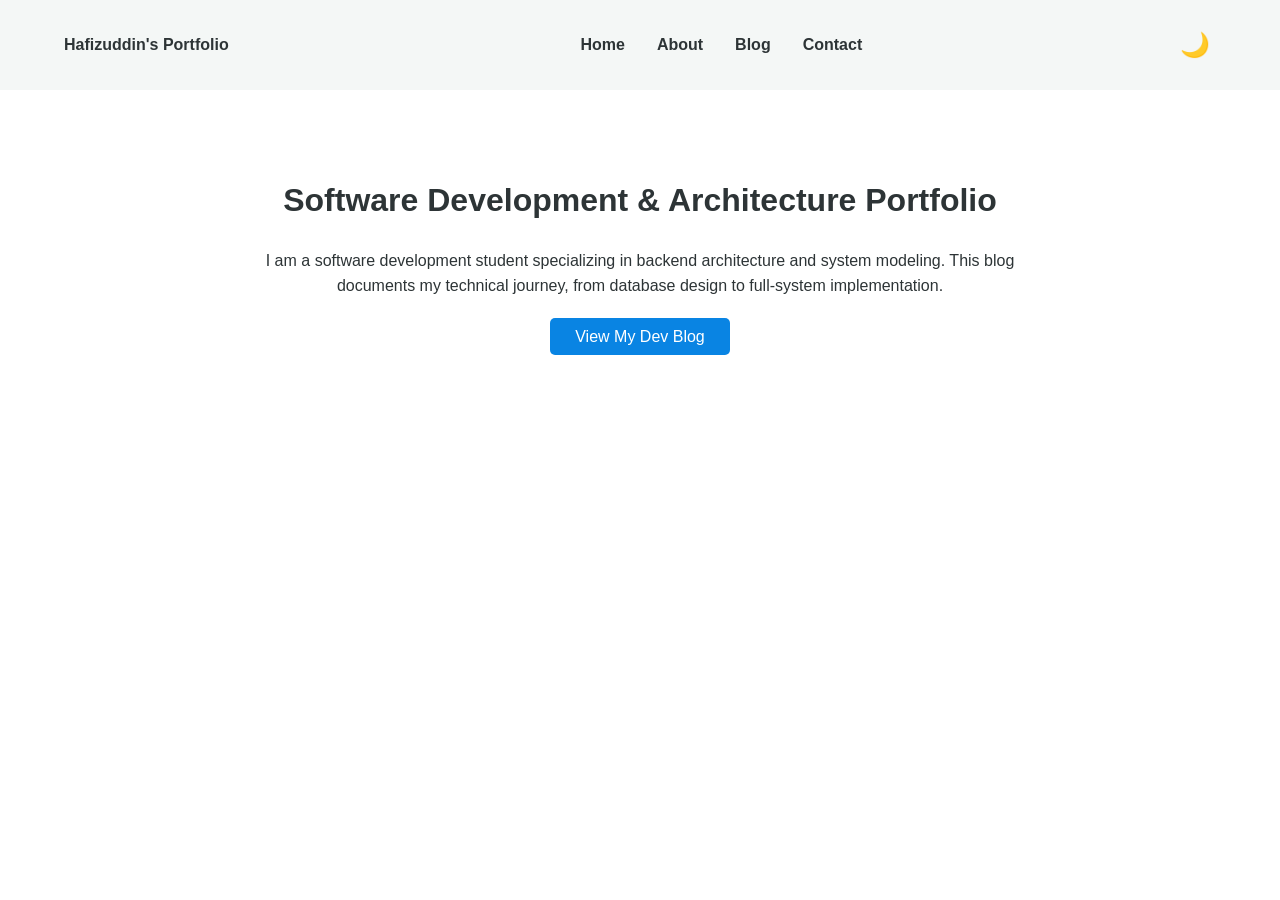
==== index.html @ 8d0c1d9a "Update index.html" ====
<!DOCTYPE html>
<html lang="en">
<head>
    <meta charset="UTF-8">
    <meta name="viewport" content="width=device-width, initial-scale=1.0">
    <title>Dev Journal | Home</title>
    <link rel="stylesheet" href="css/style.css">
</head>
<body>

    <nav>
        <div class="logo"><strong>Hafizuddin's Portfolio</strong></div>
        <ul class="nav-links">
            <li><a href="index.html">Home</a></li>
            <li><a href="about.html">About</a></li>
            <li><a href="blog.html">Blog</a></li>
            <li><a href="contact.html">Contact</a></li>
        </ul>
        <button id="theme-toggle" style="cursor:pointer; border:none; background:none; font-size:1.5rem;">🌙</button>
    </nav>

    <main style="padding: 4rem 5%; text-align: center;">
        <h1>Software Development & Architecture Portfolio</h1>
        <p style="max-width: 800px; margin: 0 auto;">
            I am a software development student specializing in backend architecture and system modeling. 
            This blog documents my technical journey, from database design to full-system implementation.
        </p>
        <br>
        <a href="blog.html" style="padding: 10px 25px; background: var(--accent-color); color: white; text-decoration: none; border-radius: 5px;">View My Dev Blog</a>
    </main>

    <script src="js/script.js"></script>
</body>
</html>
---- css/style.css ----
/* Base Variables */
:root {
    --primary-bg: #ffffff;
    --secondary-bg: #f4f7f6;
    --text-color: #2d3436;
    --accent-color: #0984e3;
}

/* Dark Mode Variables */
body.dark-mode {
    --primary-bg: #1e272e;
    --secondary-bg: #2f353a;
    --text-color: #d2dae2;
    --accent-color: #00d8ff;
}

body {
    background-color: var(--primary-bg);
    color: var(--text-color);
    font-family: 'Inter', sans-serif;
    margin: 0;
    transition: all 0.3s ease;
    line-height: 1.6;
}

/* Navigation  */
nav {
    display: flex;
    justify-content: space-between;
    align-items: center;
    padding: 1rem 5%;
    background: var(--secondary-bg);
}

.nav-links {
    list-style: none;
    display: flex;
    gap: 2rem;
}

.nav-links a {
    text-decoration: none;
    color: var(--text-color);
    font-weight: 600;
}

/* Responsive Logic  */
@media (max-width: 768px) {
    .nav-links {
        display: none; /* We can add a toggle later for mobile */
    }
}
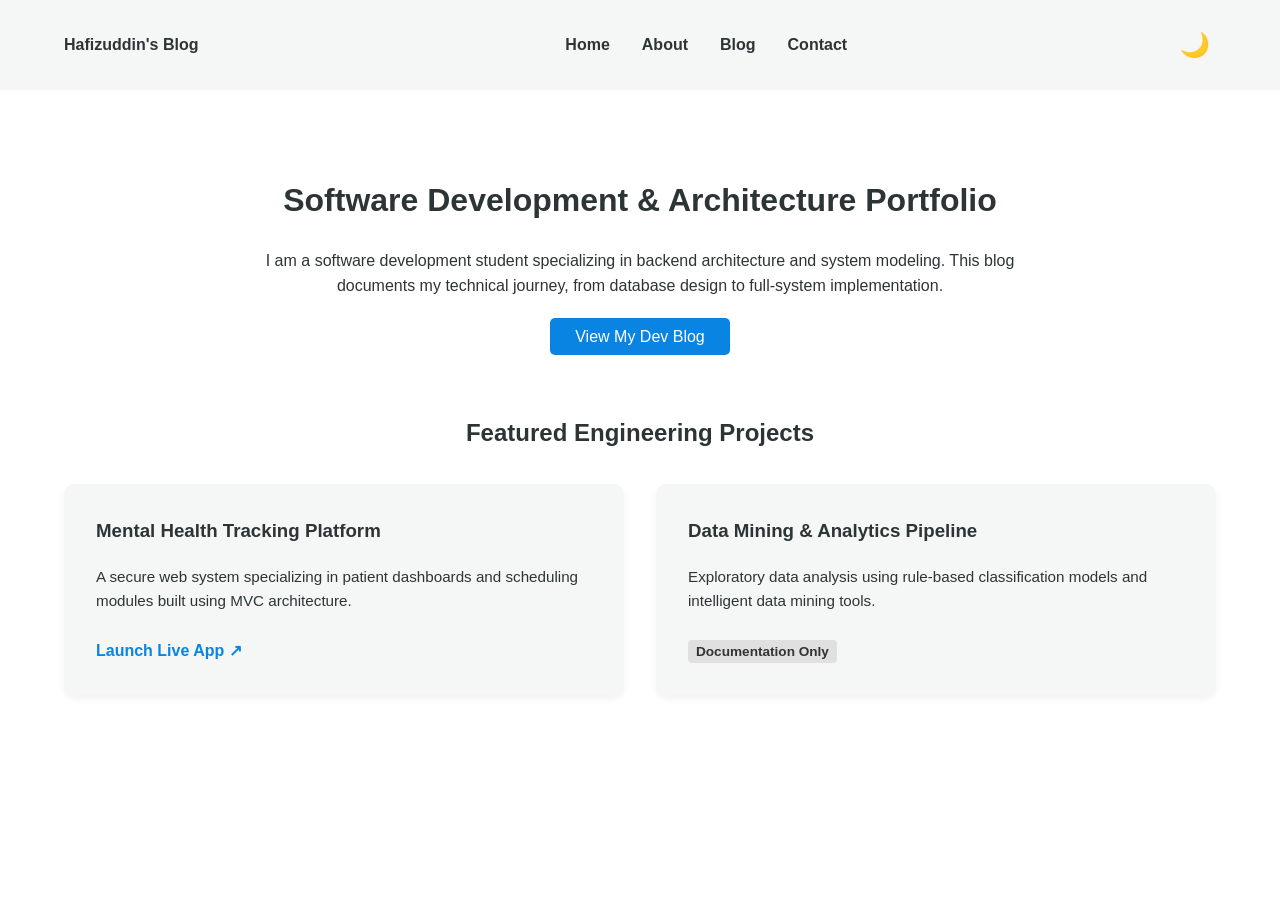
==== commit a846a2ad: "Feat: Integrate live external hosted project links into presentation layer" ====
--- a/index.html
+++ b/index.html
@@ -9,7 +9,7 @@
 <body>
 
     <nav>
-        <div class="logo"><strong>Hafizuddin's Portfolio</strong></div>
+        <div class="logo"><strong>Hafizuddin's Blog</strong></div>
         <ul class="nav-links">
             <li><a href="index.html">Home</a></li>
             <li><a href="about.html">About</a></li>
@@ -27,8 +27,32 @@
         </p>
         <br>
         <a href="blog.html" style="padding: 10px 25px; background: var(--accent-color); color: white; text-decoration: none; border-radius: 5px;">View My Dev Blog</a>
+    
+        <section style="margin-top: 4rem;">
+            <h2>Featured Engineering Projects</h2>
+            <div style="display: grid; grid-template-columns: repeat(auto-fit, minmax(300px, 1fr)); gap: 2rem; margin-top: 2rem; text-align: left;">
+                
+                <div style="background: var(--secondary-bg); padding: 2rem; border-radius: 10px; box-shadow: 0 4px 6px rgba(0,0,0,0.05);">
+                    <h3 style="margin-top: 0;">Mental Health Tracking Platform</h3>
+                    <p style="font-size: 0.95rem;">A secure web system specializing in patient dashboards and scheduling modules built using MVC architecture.</p>
+                    <div style="margin-top: 1.5rem; display: flex; gap: 1rem;">
+                        <a href="https://078132.unisza.work/mentalhealthtracker/" target="_blank" style="color: var(--accent-color); font-weight: bold; text-decoration: none;">Launch Live App ↗</a>
+                    </div>
+                </div>
+
+                <div style="background: var(--secondary-bg); padding: 2rem; border-radius: 10px; box-shadow: 0 4px 6px rgba(0,0,0,0.05);">
+                    <h3 style="margin-top: 0;">Data Mining & Analytics Pipeline</h3>
+                    <p style="font-size: 0.95rem;">Exploratory data analysis using rule-based classification models and intelligent data mining tools.</p>
+                    <div style="margin-top: 1.5rem;">
+                        <span style="font-size: 0.85rem; background: #e0e0e0; color: #333; padding: 4px 8px; border-radius: 4px; font-weight: bold;">Documentation Only</span>
+                    </div>
+                </div>
+
+            </div>
+        </section>
+
     </main>
 
     <script src="js/script.js"></script>
 </body>
-</html>
+</html>
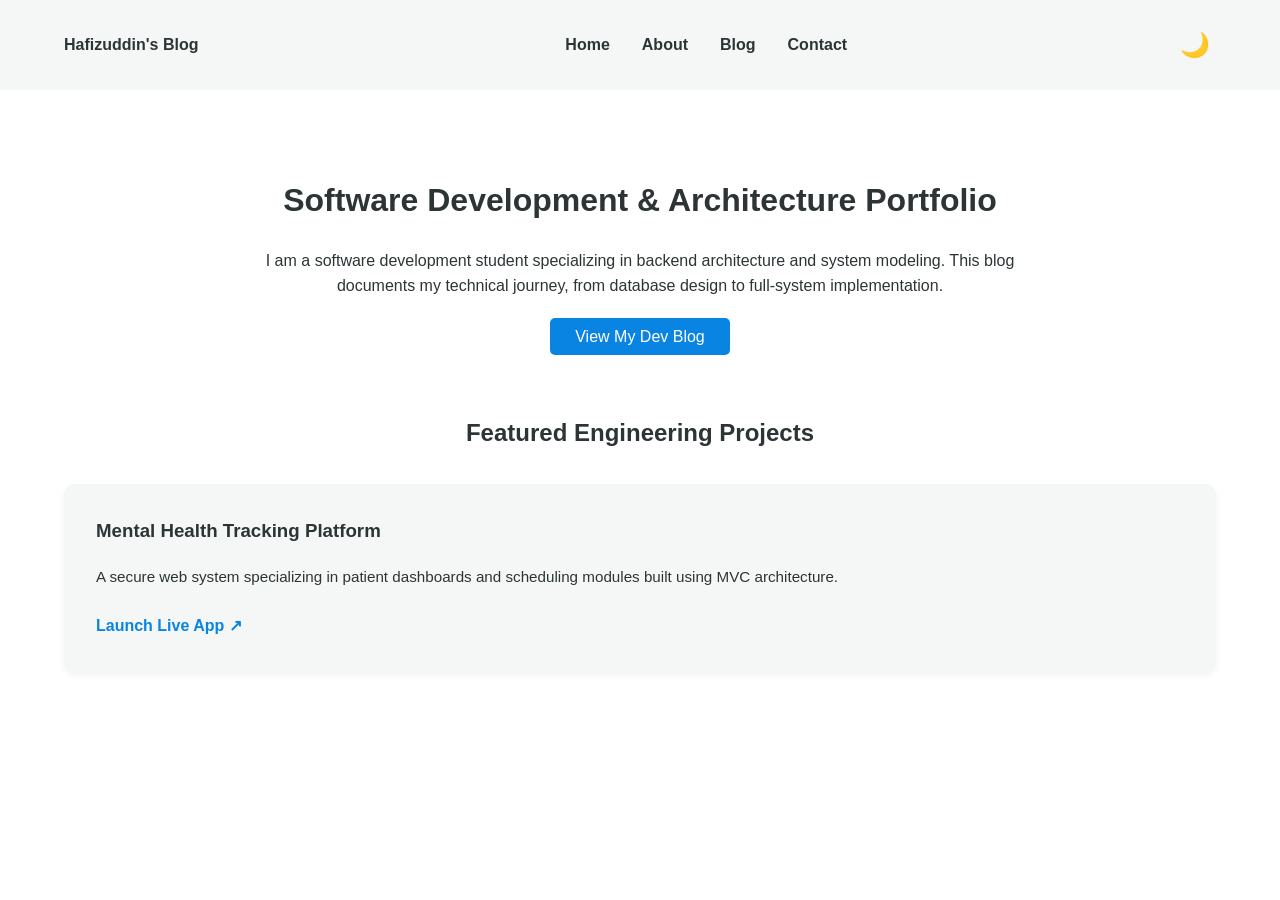
==== commit 0315f155: "Update index.html" ====
--- a/index.html
+++ b/index.html
@@ -39,15 +39,6 @@
                         <a href="https://078132.unisza.work/mentalhealthtracker/" target="_blank" style="color: var(--accent-color); font-weight: bold; text-decoration: none;">Launch Live App ↗</a>
                     </div>
                 </div>
-
-                <div style="background: var(--secondary-bg); padding: 2rem; border-radius: 10px; box-shadow: 0 4px 6px rgba(0,0,0,0.05);">
-                    <h3 style="margin-top: 0;">Data Mining & Analytics Pipeline</h3>
-                    <p style="font-size: 0.95rem;">Exploratory data analysis using rule-based classification models and intelligent data mining tools.</p>
-                    <div style="margin-top: 1.5rem;">
-                        <span style="font-size: 0.85rem; background: #e0e0e0; color: #333; padding: 4px 8px; border-radius: 4px; font-weight: bold;">Documentation Only</span>
-                    </div>
-                </div>
-
             </div>
         </section>
 
@@ -55,4 +46,4 @@
 
     <script src="js/script.js"></script>
 </body>
-</html>+</html>
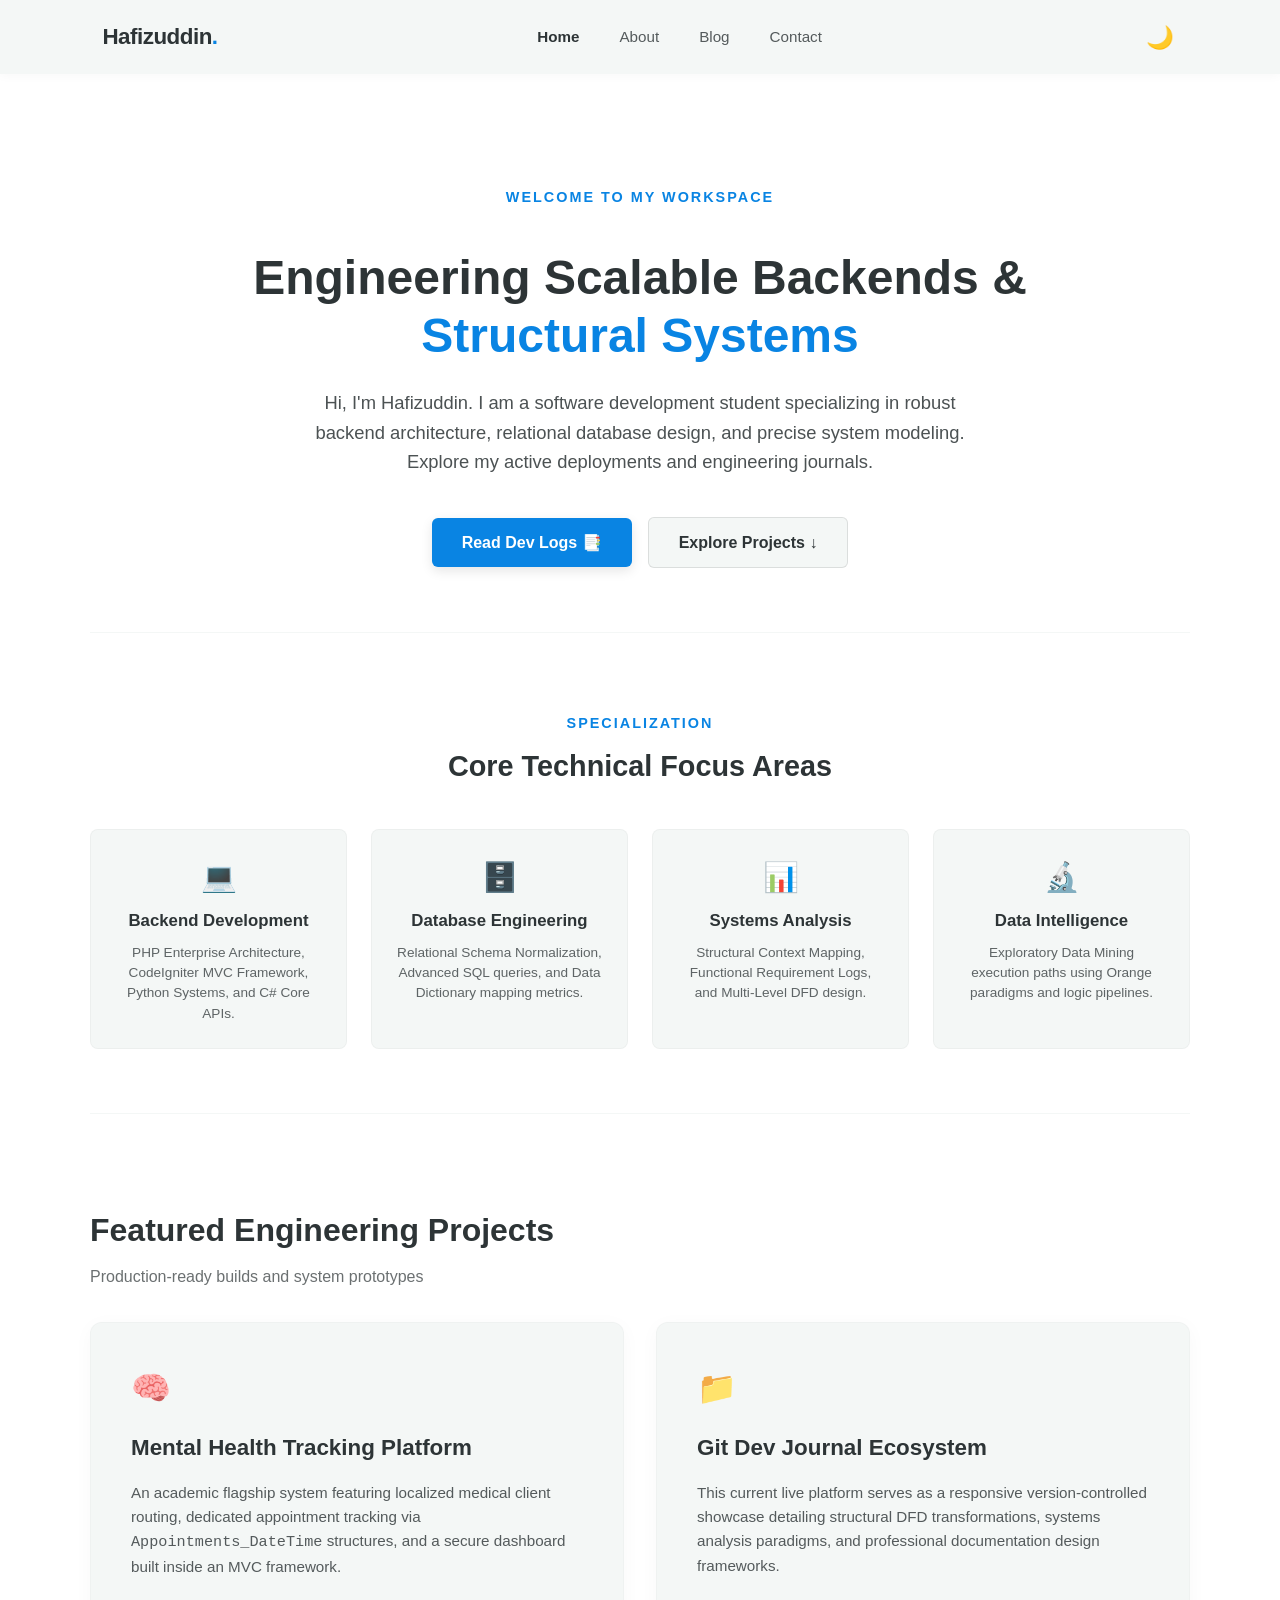
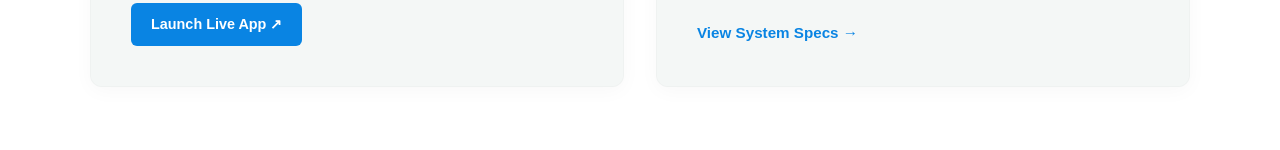
==== commit cf314454: "Design: Transform Core Competencies flat strip into interactive skill grids with subtle elevation an" ====
--- a/index.html
+++ b/index.html
@@ -3,42 +3,124 @@
 <head>
     <meta charset="UTF-8">
     <meta name="viewport" content="width=device-width, initial-scale=1.0">
-    <title>Dev Journal | Home</title>
+    <title>Hafizuddin | Dev Portfolio</title>
     <link rel="stylesheet" href="css/style.css">
 </head>
 <body>
 
-    <nav>
-        <div class="logo"><strong>Hafizuddin's Blog</strong></div>
-        <ul class="nav-links">
-            <li><a href="index.html">Home</a></li>
-            <li><a href="about.html">About</a></li>
-            <li><a href="blog.html">Blog</a></li>
-            <li><a href="contact.html">Contact</a></li>
+    <nav style="display: flex; justify-content: space-between; align-items: center; padding: 1.2rem 8%; background: var(--secondary-bg); box-shadow: 0 2px 10px rgba(0,0,0,0.03); position: sticky; top: 0; z-index: 1000;">
+        <div class="logo" style="font-size: 1.4rem; font-weight: 800; letter-spacing: -0.5px;">
+            Hafizuddin<span style="color: var(--accent-color);">.</span>
+        </div>
+        
+        <ul class="nav-links" style="display: flex; list-style: none; gap: 2.5rem; margin: 0; padding: 0; align-items: center;">
+            <li><a href="index.html" style="text-decoration: none; color: var(--text-color); font-weight: 600; font-size: 0.95rem; transition: color 0.2s;">Home</a></li>
+            <li><a href="about.html" style="text-decoration: none; color: var(--text-color); font-weight: 500; font-size: 0.95rem; opacity: 0.8; transition: opacity 0.2s, color 0.2s;">About</a></li>
+            <li><a href="blog.html" style="text-decoration: none; color: var(--text-color); font-weight: 500; font-size: 0.95rem; opacity: 0.8; transition: opacity 0.2s, color 0.2s;">Blog</a></li>
+            <li><a href="contact.html" style="text-decoration: none; color: var(--text-color); font-weight: 500; font-size: 0.95rem; opacity: 0.8; transition: opacity 0.2s, color 0.2s;">Contact</a></li>
         </ul>
-        <button id="theme-toggle" style="cursor:pointer; border:none; background:none; font-size:1.5rem;">🌙</button>
+        
+        <button id="theme-toggle" style="cursor:pointer; border:none; background:none; font-size:1.4rem; display: flex; align-items: center; justify-content: center; transition: transform 0.2s; padding: 4px;" onmouseover="this.style.transform='scale(1.1)'" onmouseout="this.style.transform='scale(1)'">🌙</button>
     </nav>
 
-    <main style="padding: 4rem 5%; text-align: center;">
-        <h1>Software Development & Architecture Portfolio</h1>
-        <p style="max-width: 800px; margin: 0 auto;">
-            I am a software development student specializing in backend architecture and system modeling. 
-            This blog documents my technical journey, from database design to full-system implementation.
-        </p>
-        <br>
-        <a href="blog.html" style="padding: 10px 25px; background: var(--accent-color); color: white; text-decoration: none; border-radius: 5px;">View My Dev Blog</a>
-    
-        <section style="margin-top: 4rem;">
-            <h2>Featured Engineering Projects</h2>
-            <div style="display: grid; grid-template-columns: repeat(auto-fit, minmax(300px, 1fr)); gap: 2rem; margin-top: 2rem; text-align: left;">
+    <main style="max-width: 1100px; margin: 0 auto; padding: 4rem 5%;">
+        
+        <section class="hero" style="text-align: center; padding: 3rem 0 4rem 0; border-bottom: 1px solid var(--secondary-bg);">
+            <span style="font-size: 0.9rem; text-transform: uppercase; letter-spacing: 2px; color: var(--accent-color); font-weight: bold; display: block; margin-bottom: 1rem;">
+                Welcome to My Workspace
+            </span>
+            <h1 style="font-size: 3rem; line-height: 1.2; margin-bottom: 1.5rem; font-weight: 800;">
+                Engineering Scalable Backends & <br><span style="color: var(--accent-color);">Structural Systems</span>
+            </h1>
+            <p style="max-width: 700px; margin: 0 auto 2.5rem auto; font-size: 1.15rem; line-height: 1.6; opacity: 0.85;">
+                Hi, I'm Hafizuddin. I am a software development student specializing in robust backend architecture, relational database design, and precise system modeling. Explore my active deployments and engineering journals.
+            </p>
+            <div style="display: flex; gap: 1rem; justify-content: center; align-items: center;">
+                <a href="blog.html" style="padding: 12px 30px; background: var(--accent-color); color: white; text-decoration: none; border-radius: 6px; font-weight: bold; box-shadow: 0 4px 12px rgba(0,0,0,0.1);">
+                    Read Dev Logs 📑
+                </a>
+                <a href="#projects" style="padding: 12px 30px; background: var(--secondary-bg); color: var(--text-color); text-decoration: none; border-radius: 6px; font-weight: bold; border: 1px solid rgba(0,0,0,0.1);">
+                    Explore Projects ↓
+                </a>
+            </div>
+        </section>
+
+        <section style="padding: 4rem 0; border-bottom: 1px solid var(--secondary-bg);">
+            <div style="text-align: center; margin-bottom: 2.5rem;">
+                <h3 style="font-size: 0.9rem; text-transform: uppercase; letter-spacing: 2px; color: var(--accent-color); font-weight: bold; margin-bottom: 0.5rem;">Specialization</h3>
+                <h2 style="margin: 0; font-size: 1.8rem; font-weight: 700;">Core Technical Focus Areas</h2>
+            </div>
+            
+            <div style="display: grid; grid-template-columns: repeat(auto-fit, minmax(220px, 1fr)); gap: 1.5rem;">
                 
-                <div style="background: var(--secondary-bg); padding: 2rem; border-radius: 10px; box-shadow: 0 4px 6px rgba(0,0,0,0.05);">
-                    <h3 style="margin-top: 0;">Mental Health Tracking Platform</h3>
-                    <p style="font-size: 0.95rem;">A secure web system specializing in patient dashboards and scheduling modules built using MVC architecture.</p>
-                    <div style="margin-top: 1.5rem; display: flex; gap: 1rem;">
-                        <a href="https://078132.unisza.work/mentalhealthtracker/" target="_blank" style="color: var(--accent-color); font-weight: bold; text-decoration: none;">Launch Live App ↗</a>
+                <div style="background: var(--secondary-bg); padding: 1.5rem; border-radius: 8px; border: 1px solid rgba(0,0,0,0.03); text-align: center; transition: transform 0.2s, box-shadow 0.2s;" onmouseover="this.style.transform='translateY(-4px)'; this.style.boxShadow='0 10px 20px rgba(0,0,0,0.05)'" onmouseout="this.style.transform='translateY(0)'; this.style.boxShadow='none'">
+                    <div style="font-size: 1.8rem; margin-bottom: 0.5rem;">💻</div>
+                    <h4 style="margin: 0 0 0.5rem 0; font-size: 1.05rem; font-weight: 700;">Backend Development</h4>
+                    <p style="margin: 0; font-size: 0.85rem; opacity: 0.75; line-height: 1.5;">PHP Enterprise Architecture, CodeIgniter MVC Framework, Python Systems, and C# Core APIs.</p>
+                </div>
+
+                <div style="background: var(--secondary-bg); padding: 1.5rem; border-radius: 8px; border: 1px solid rgba(0,0,0,0.03); text-align: center; transition: transform 0.2s, box-shadow 0.2s;" onmouseover="this.style.transform='translateY(-4px)'; this.style.boxShadow='0 10px 20px rgba(0,0,0,0.05)'" onmouseout="this.style.transform='translateY(0)'; this.style.boxShadow='none'">
+                    <div style="font-size: 1.8rem; margin-bottom: 0.5rem;">🗄️</div>
+                    <h4 style="margin: 0 0 0.5rem 0; font-size: 1.05rem; font-weight: 700;">Database Engineering</h4>
+                    <p style="margin: 0; font-size: 0.85rem; opacity: 0.75; line-height: 1.5;">Relational Schema Normalization, Advanced SQL queries, and Data Dictionary mapping metrics.</p>
+                </div>
+
+                <div style="background: var(--secondary-bg); padding: 1.5rem; border-radius: 8px; border: 1px solid rgba(0,0,0,0.03); text-align: center; transition: transform 0.2s, box-shadow 0.2s;" onmouseover="this.style.transform='translateY(-4px)'; this.style.boxShadow='0 10px 20px rgba(0,0,0,0.05)'" onmouseout="this.style.transform='translateY(0)'; this.style.boxShadow='none'">
+                    <div style="font-size: 1.8rem; margin-bottom: 0.5rem;">📊</div>
+                    <h4 style="margin: 0 0 0.5rem 0; font-size: 1.05rem; font-weight: 700;">Systems Analysis</h4>
+                    <p style="margin: 0; font-size: 0.85rem; opacity: 0.75; line-height: 1.5;">Structural Context Mapping, Functional Requirement Logs, and Multi-Level DFD design.</p>
+                </div>
+
+                <div style="background: var(--secondary-bg); padding: 1.5rem; border-radius: 8px; border: 1px solid rgba(0,0,0,0.03); text-align: center; transition: transform 0.2s, box-shadow 0.2s;" onmouseover="this.style.transform='translateY(-4px)'; this.style.boxShadow='0 10px 20px rgba(0,0,0,0.05)'" onmouseout="this.style.transform='translateY(0)'; this.style.boxShadow='none'">
+                    <div style="font-size: 1.8rem; margin-bottom: 0.5rem;">🔬</div>
+                    <h4 style="margin: 0 0 0.5rem 0; font-size: 1.05rem; font-weight: 700;">Data Intelligence</h4>
+                    <p style="margin: 0; font-size: 0.85rem; opacity: 0.75; line-height: 1.5;">Exploratory Data Mining execution paths using Orange paradigms and logic pipelines.</p>
+                </div>
+
+            </div>
+        </section>
+
+        <section id="projects" style="margin-top: 4rem;">
+            <div style="display: flex; justify-content: space-between; align-items: flex-end; margin-bottom: 2rem;">
+                <div>
+                    <h2 style="margin-bottom: 0.5rem; font-size: 2rem;">Featured Engineering Projects</h2>
+                    <p style="margin: 0; opacity: 0.7;">Production-ready builds and system prototypes</p>
+                </div>
+            </div>
+
+            <div style="display: grid; grid-template-columns: repeat(auto-fit, minmax(320px, 1fr)); gap: 2rem; text-align: left;">
+                
+                <div style="background: var(--secondary-bg); padding: 2.5rem; border-radius: 12px; box-shadow: 0 4px 20px rgba(0,0,0,0.03); display: flex; flex-direction: column; justify-content: space-between; border: 1px solid rgba(0,0,0,0.02);">
+                    <div>
+                        <div style="font-size: 2rem; margin-bottom: 1rem;">🧠</div>
+                        <h3 style="margin: 0 0 0.75rem 0; font-size: 1.4rem;">Mental Health Tracking Platform</h3>
+                        <p style="font-size: 0.95rem; line-height: 1.6; opacity: 0.8; margin-bottom: 1.5rem;">
+                            An academic flagship system featuring localized medical client routing, dedicated appointment tracking via <code>Appointments_DateTime</code> structures, and a secure dashboard built inside an MVC framework.
+                        </p>
+                    </div>
+                    <div style="margin-top: auto;">
+                        <a href="https://078132.unisza.work/mentalhealthtracker/" target="_blank" 
+                           style="display: inline-block; padding: 10px 20px; background: var(--accent-color); color: white; text-decoration: none; border-radius: 6px; font-weight: bold; font-size: 0.9rem;">
+                            Launch Live App ↗
+                        </a>
                     </div>
                 </div>
+
+                <div style="background: var(--secondary-bg); padding: 2.5rem; border-radius: 12px; box-shadow: 0 4px 20px rgba(0,0,0,0.03); display: flex; flex-direction: column; justify-content: space-between; border: 1px solid rgba(0,0,0,0.02);">
+                    <div>
+                        <div style="font-size: 2rem; margin-bottom: 1rem;">📁</div>
+                        <h3 style="margin: 0 0 0.75rem 0; font-size: 1.4rem;">Git Dev Journal Ecosystem</h3>
+                        <p style="font-size: 0.95rem; line-height: 1.6; opacity: 0.8; margin-bottom: 1.5rem;">
+                            This current live platform serves as a responsive version-controlled showcase detailing structural DFD transformations, systems analysis paradigms, and professional documentation design frameworks.
+                        </p>
+                    </div>
+                    <div style="margin-top: auto;">
+                        <a href="about.html" style="color: var(--accent-color); font-weight: bold; text-decoration: none; font-size: 0.95rem;">
+                            View System Specs →
+                        </a>
+                    </div>
+                </div>
+
             </div>
         </section>
 
@@ -46,4 +128,4 @@
 
     <script src="js/script.js"></script>
 </body>
-</html>
+</html>
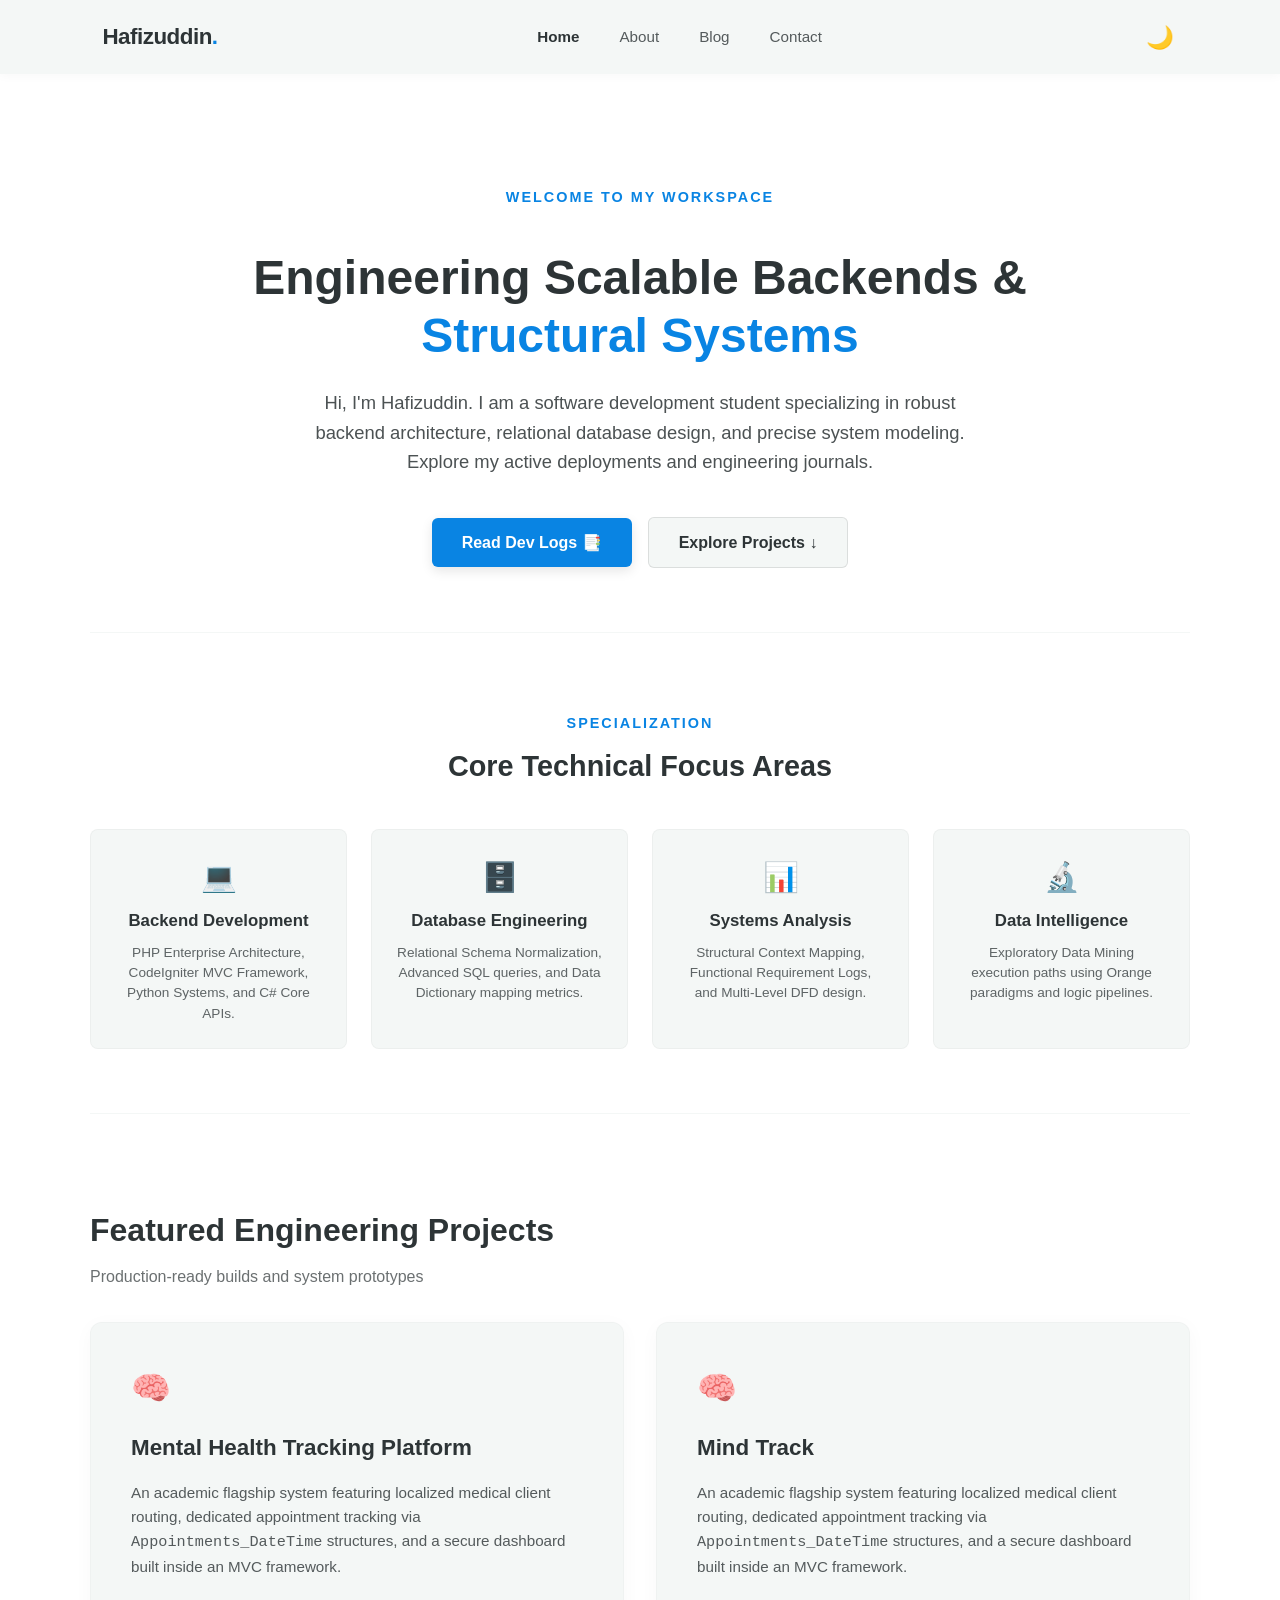
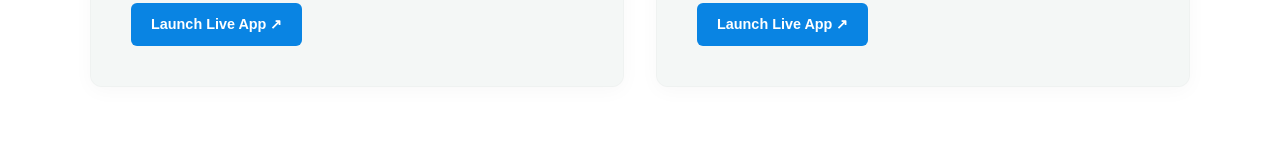
==== commit 0349998a: "Refine backend logic and update system documentation features" ====
--- a/index.html
+++ b/index.html
@@ -106,17 +106,20 @@
                     </div>
                 </div>
 
+                <div style="display: grid; grid-template-columns: repeat(auto-fit, minmax(320px, 1fr)); gap: 2rem; text-align: left;">
+                
                 <div style="background: var(--secondary-bg); padding: 2.5rem; border-radius: 12px; box-shadow: 0 4px 20px rgba(0,0,0,0.03); display: flex; flex-direction: column; justify-content: space-between; border: 1px solid rgba(0,0,0,0.02);">
                     <div>
-                        <div style="font-size: 2rem; margin-bottom: 1rem;">📁</div>
-                        <h3 style="margin: 0 0 0.75rem 0; font-size: 1.4rem;">Git Dev Journal Ecosystem</h3>
+                        <div style="font-size: 2rem; margin-bottom: 1rem;">🧠</div>
+                        <h3 style="margin: 0 0 0.75rem 0; font-size: 1.4rem;">Mind Track</h3>
                         <p style="font-size: 0.95rem; line-height: 1.6; opacity: 0.8; margin-bottom: 1.5rem;">
-                            This current live platform serves as a responsive version-controlled showcase detailing structural DFD transformations, systems analysis paradigms, and professional documentation design frameworks.
+                            An academic flagship system featuring localized medical client routing, dedicated appointment tracking via <code>Appointments_DateTime</code> structures, and a secure dashboard built inside an MVC framework.
                         </p>
                     </div>
                     <div style="margin-top: auto;">
-                        <a href="about.html" style="color: var(--accent-color); font-weight: bold; text-decoration: none; font-size: 0.95rem;">
-                            View System Specs →
+                        <a href="https://078132.unisza.work/mindtrack/" target="_blank" 
+                           style="display: inline-block; padding: 10px 20px; background: var(--accent-color); color: white; text-decoration: none; border-radius: 6px; font-weight: bold; font-size: 0.9rem;">
+                            Launch Live App ↗
                         </a>
                     </div>
                 </div>
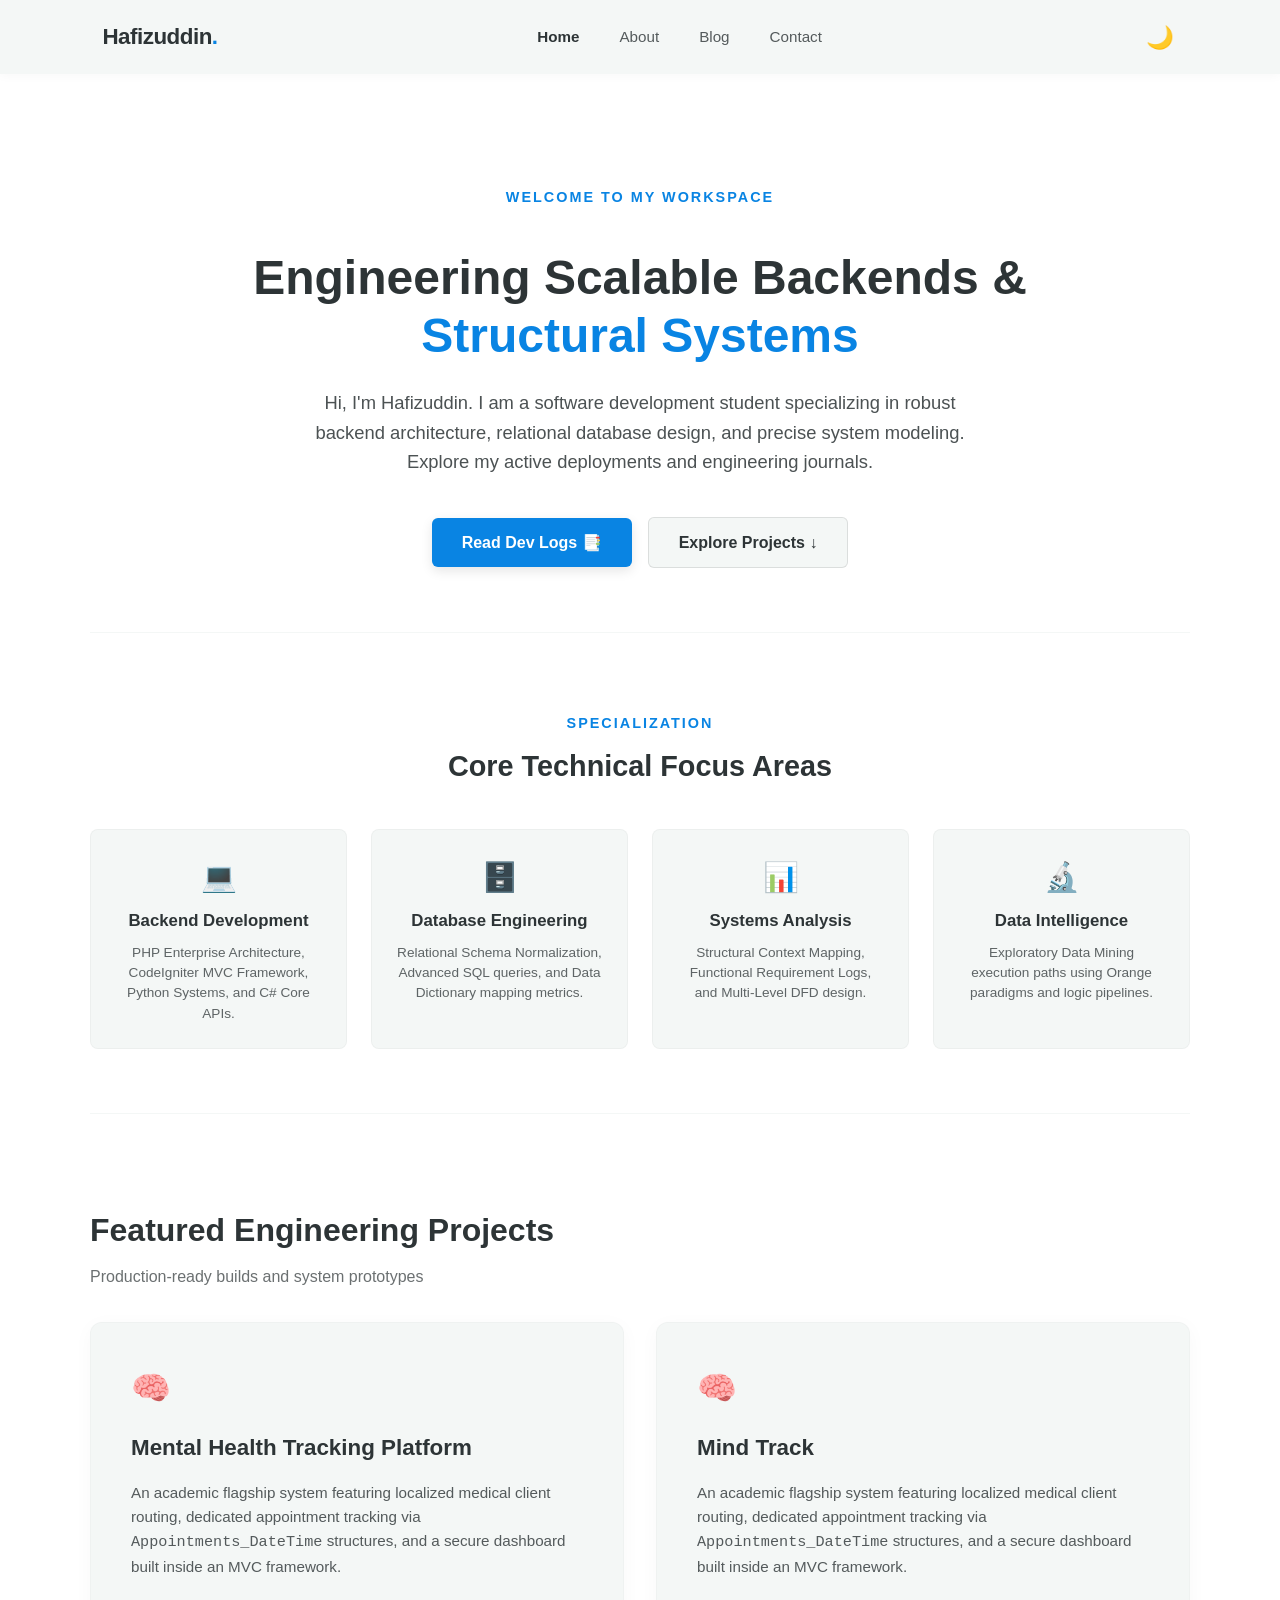
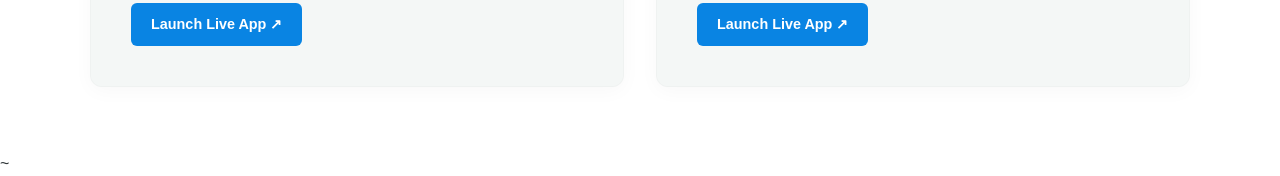
==== commit d9beb91d: "Refine backend logic and update system documentation features" ====
--- a/index.html
+++ b/index.html
@@ -128,7 +128,7 @@
         </section>
 
     </main>
-
+~
     <script src="js/script.js"></script>
 </body>
 </html>
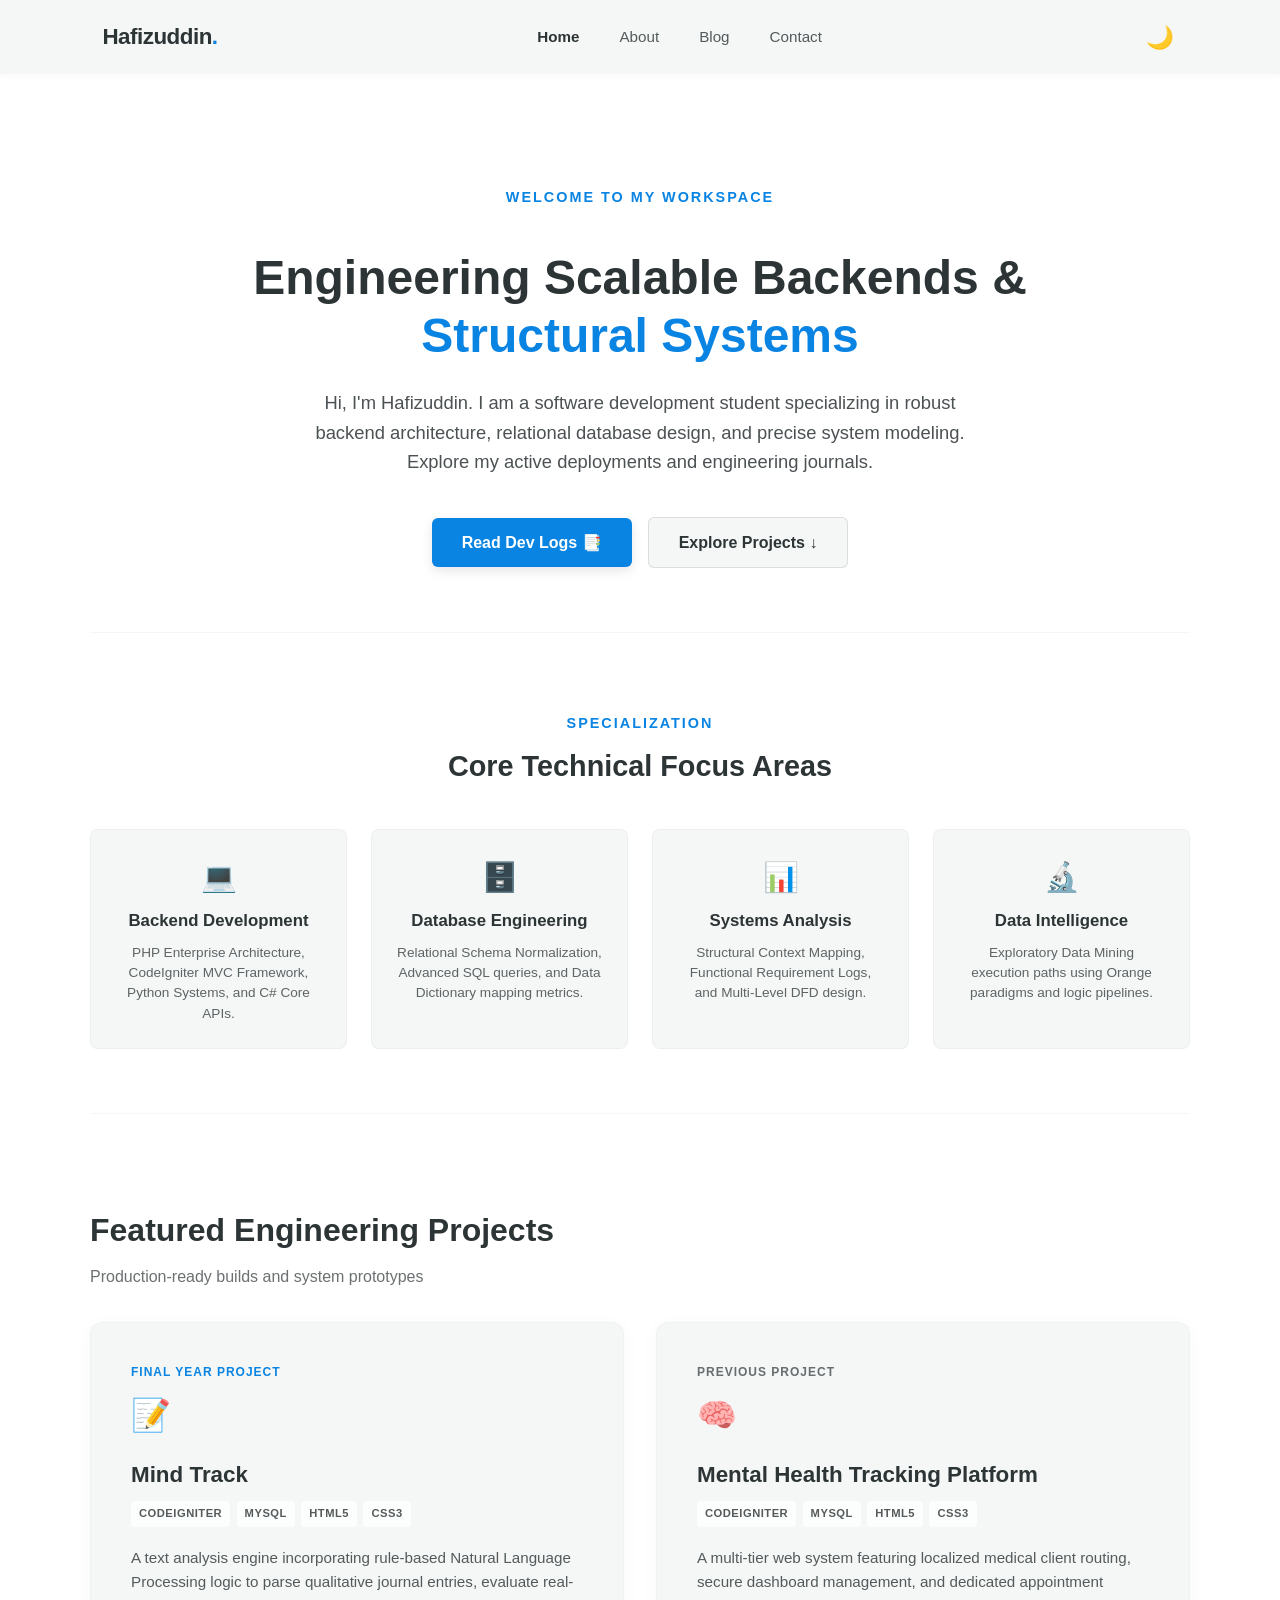
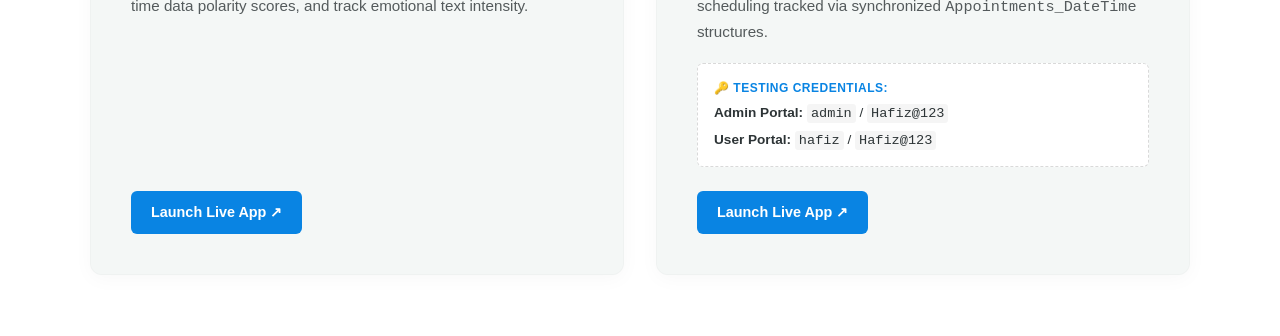
==== commit c27d0396: "Docs: Embed system access testing credentials for project evaluation metrics" ====
--- a/index.html
+++ b/index.html
@@ -52,7 +52,6 @@
             </div>
             
             <div style="display: grid; grid-template-columns: repeat(auto-fit, minmax(220px, 1fr)); gap: 1.5rem;">
-                
                 <div style="background: var(--secondary-bg); padding: 1.5rem; border-radius: 8px; border: 1px solid rgba(0,0,0,0.03); text-align: center; transition: transform 0.2s, box-shadow 0.2s;" onmouseover="this.style.transform='translateY(-4px)'; this.style.boxShadow='0 10px 20px rgba(0,0,0,0.05)'" onmouseout="this.style.transform='translateY(0)'; this.style.boxShadow='none'">
                     <div style="font-size: 1.8rem; margin-bottom: 0.5rem;">💻</div>
                     <h4 style="margin: 0 0 0.5rem 0; font-size: 1.05rem; font-weight: 700;">Backend Development</h4>
@@ -76,7 +75,6 @@
                     <h4 style="margin: 0 0 0.5rem 0; font-size: 1.05rem; font-weight: 700;">Data Intelligence</h4>
                     <p style="margin: 0; font-size: 0.85rem; opacity: 0.75; line-height: 1.5;">Exploratory Data Mining execution paths using Orange paradigms and logic pipelines.</p>
                 </div>
-
             </div>
         </section>
 
@@ -92,28 +90,19 @@
                 
                 <div style="background: var(--secondary-bg); padding: 2.5rem; border-radius: 12px; box-shadow: 0 4px 20px rgba(0,0,0,0.03); display: flex; flex-direction: column; justify-content: space-between; border: 1px solid rgba(0,0,0,0.02);">
                     <div>
-                        <div style="font-size: 2rem; margin-bottom: 1rem;">🧠</div>
-                        <h3 style="margin: 0 0 0.75rem 0; font-size: 1.4rem;">Mental Health Tracking Platform</h3>
+                        <span style="font-size: 0.75rem; text-transform: uppercase; letter-spacing: 1px; color: var(--accent-color); font-weight: 800; display: block; margin-bottom: 0.5rem;">Final Year Project</span>
+                        <div style="font-size: 2rem; margin-bottom: 1rem;">📝</div>
+                        <h3 style="margin: 0 0 0.5rem 0; font-size: 1.4rem;">Mind Track</h3>
+                        
+                        <div style="display: flex; flex-wrap: wrap; gap: 0.4rem; margin-bottom: 1.2rem;">
+                            <span style="font-size: 0.7rem; font-weight: 700; background: var(--primary-bg); padding: 4px 8px; border-radius: 4px; opacity: 0.8; letter-spacing: 0.5px;">CODEIGNITER</span>
+                            <span style="font-size: 0.7rem; font-weight: 700; background: var(--primary-bg); padding: 4px 8px; border-radius: 4px; opacity: 0.8; letter-spacing: 0.5px;">MYSQL</span>
+                            <span style="font-size: 0.7rem; font-weight: 700; background: var(--primary-bg); padding: 4px 8px; border-radius: 4px; opacity: 0.8; letter-spacing: 0.5px;">HTML5</span>
+                            <span style="font-size: 0.7rem; font-weight: 700; background: var(--primary-bg); padding: 4px 8px; border-radius: 4px; opacity: 0.8; letter-spacing: 0.5px;">CSS3</span>
+                        </div>
+
                         <p style="font-size: 0.95rem; line-height: 1.6; opacity: 0.8; margin-bottom: 1.5rem;">
-                            An academic flagship system featuring localized medical client routing, dedicated appointment tracking via <code>Appointments_DateTime</code> structures, and a secure dashboard built inside an MVC framework.
-                        </p>
-                    </div>
-                    <div style="margin-top: auto;">
-                        <a href="https://078132.unisza.work/mentalhealthtracker/" target="_blank" 
-                           style="display: inline-block; padding: 10px 20px; background: var(--accent-color); color: white; text-decoration: none; border-radius: 6px; font-weight: bold; font-size: 0.9rem;">
-                            Launch Live App ↗
-                        </a>
-                    </div>
-                </div>
-
-                <div style="display: grid; grid-template-columns: repeat(auto-fit, minmax(320px, 1fr)); gap: 2rem; text-align: left;">
-                
-                <div style="background: var(--secondary-bg); padding: 2.5rem; border-radius: 12px; box-shadow: 0 4px 20px rgba(0,0,0,0.03); display: flex; flex-direction: column; justify-content: space-between; border: 1px solid rgba(0,0,0,0.02);">
-                    <div>
-                        <div style="font-size: 2rem; margin-bottom: 1rem;">🧠</div>
-                        <h3 style="margin: 0 0 0.75rem 0; font-size: 1.4rem;">Mind Track</h3>
-                        <p style="font-size: 0.95rem; line-height: 1.6; opacity: 0.8; margin-bottom: 1.5rem;">
-                            An academic flagship system featuring localized medical client routing, dedicated appointment tracking via <code>Appointments_DateTime</code> structures, and a secure dashboard built inside an MVC framework.
+                            A text analysis engine incorporating rule-based Natural Language Processing logic to parse qualitative journal entries, evaluate real-time data polarity scores, and track emotional text intensity.
                         </p>
                     </div>
                     <div style="margin-top: auto;">
@@ -124,11 +113,46 @@
                     </div>
                 </div>
 
+                <div style="background: var(--secondary-bg); padding: 2.5rem; border-radius: 12px; box-shadow: 0 4px 20px rgba(0,0,0,0.03); display: flex; flex-direction: column; justify-content: space-between; border: 1px solid rgba(0,0,0,0.02);">
+                    <div>
+                        <span style="font-size: 0.75rem; text-transform: uppercase; letter-spacing: 1px; opacity: 0.7; font-weight: 800; display: block; margin-bottom: 0.5rem;">Previous Project</span>
+                        <div style="font-size: 2rem; margin-bottom: 1rem;">🧠</div>
+                        <h3 style="margin: 0 0 0.5rem 0; font-size: 1.4rem;">Mental Health Tracking Platform</h3>
+                        
+                        <div style="display: flex; flex-wrap: wrap; gap: 0.4rem; margin-bottom: 1.2rem;">
+                            <span style="font-size: 0.7rem; font-weight: 700; background: var(--primary-bg); padding: 4px 8px; border-radius: 4px; opacity: 0.8; letter-spacing: 0.5px;">CODEIGNITER</span>
+                            <span style="font-size: 0.7rem; font-weight: 700; background: var(--primary-bg); padding: 4px 8px; border-radius: 4px; opacity: 0.8; letter-spacing: 0.5px;">MYSQL</span>
+                            <span style="font-size: 0.7rem; font-weight: 700; background: var(--primary-bg); padding: 4px 8px; border-radius: 4px; opacity: 0.8; letter-spacing: 0.5px;">HTML5</span>
+                            <span style="font-size: 0.7rem; font-weight: 700; background: var(--primary-bg); padding: 4px 8px; border-radius: 4px; opacity: 0.8; letter-spacing: 0.5px;">CSS3</span>
+                        </div>
+
+                        <p style="font-size: 0.95rem; line-height: 1.6; opacity: 0.8; margin-bottom: 1.2rem;">
+                            A multi-tier web system featuring localized medical client routing, secure dashboard management, and dedicated appointment scheduling tracked via synchronized <code>Appointments_DateTime</code> structures.
+                        </p>
+
+                        <div style="background: var(--primary-bg); padding: 1rem; border-radius: 6px; border: 1px dashed rgba(0,0,0,0.15); margin-bottom: 1.5rem; font-size: 0.85rem; line-height: 1.4;">
+                            <span style="font-weight: 700; color: var(--accent-color); display: block; margin-bottom: 0.4rem; text-transform: uppercase; letter-spacing: 0.5px; font-size: 0.75rem;">🔑 Testing Credentials:</span>
+                            <div style="margin-bottom: 0.4rem;">
+                                <strong>Admin Portal:</strong> <code style="background: rgba(0,0,0,0.04); padding: 2px 4px; border-radius: 3px;">admin</code> / <code style="background: rgba(0,0,0,0.04); padding: 2px 4px; border-radius: 3px;">Hafiz@123</code>
+                            </div>
+                            <div>
+                                <strong>User Portal:</strong> <code style="background: rgba(0,0,0,0.04); padding: 2px 4px; border-radius: 3px;">hafiz</code> / <code style="background: rgba(0,0,0,0.04); padding: 2px 4px; border-radius: 3px;">Hafiz@123</code>
+                            </div>
+                        </div>
+                    </div>
+                    <div style="margin-top: auto;">
+                        <a href="https://078132.unisza.work/mentalhealthtracker/" target="_blank" 
+                           style="display: inline-block; padding: 10px 20px; background: var(--accent-color); color: white; text-decoration: none; border-radius: 6px; font-weight: bold; font-size: 0.9rem;">
+                            Launch Live App ↗
+                        </a>
+                    </div>
+                </div>
+
             </div>
         </section>
 
     </main>
-~
+
     <script src="js/script.js"></script>
 </body>
 </html>
--- a/css/style.css
+++ b/css/style.css
@@ -44,9 +44,54 @@
     font-weight: 600;
 }
 
-/* Responsive Logic  */
+/* ==========================================================================
+   Responsive Mobile Media Queries
+   ========================================================================== */
+
+/* Triggers when the screen width is 768px wide or smaller (Tablets & Phones) */
 @media (max-width: 768px) {
+    
+    /* 1. Prevent text from clipping and scale headers down slightly */
+    html {
+        font-size: 14px; /* Global font downscale for compact mobile viewing */
+    }
+    
+    h1 {
+        font-size: 2rem !important; /* Prevents long titles from breaking layout */
+    }
+
+    /* 2. Make padded main containers breathing room on tight screens */
+    main {
+        padding: 2rem 5% !important; /* Reduces large 8% desktop padding down to 5% */
+    }
+
+    /* 3. Re-align side-by-side components into vertical columns */
+    .skills-section > div, 
+    section {
+        grid-template-columns: 1fr !important; /* Forces grids to stay in a clean, single column */
+        gap: 1.5rem !important;
+    }
+
+    /* 4. Make navigation bar mobile-friendly or scrollable */
+    nav {
+        padding: 1rem 5% !important;
+        flex-direction: column; /* Stack logo above links if space runs out */
+        gap: 1rem;
+    }
+
     .nav-links {
-        display: none; /* We can add a toggle later for mobile */
+        gap: 1.5rem !important; /* Tighten spaces between home, about, blog links */
+        flex-wrap: wrap; /* Allows links to wrap elegantly instead of overflowing horizontally */
+        justify-content: center;
+    }
+}
+
+/* Triggers for extra small devices (Phones smaller than 480px wide) */
+@media (max-width: 480px) {
+    /* Scale profile photo down so it doesn't overflow small screens */
+    img[alt*="Profile Picture"], 
+    div style*="width: 280px" {
+        width: 200px !important;
+        height: 200px !important;
     }
 }
